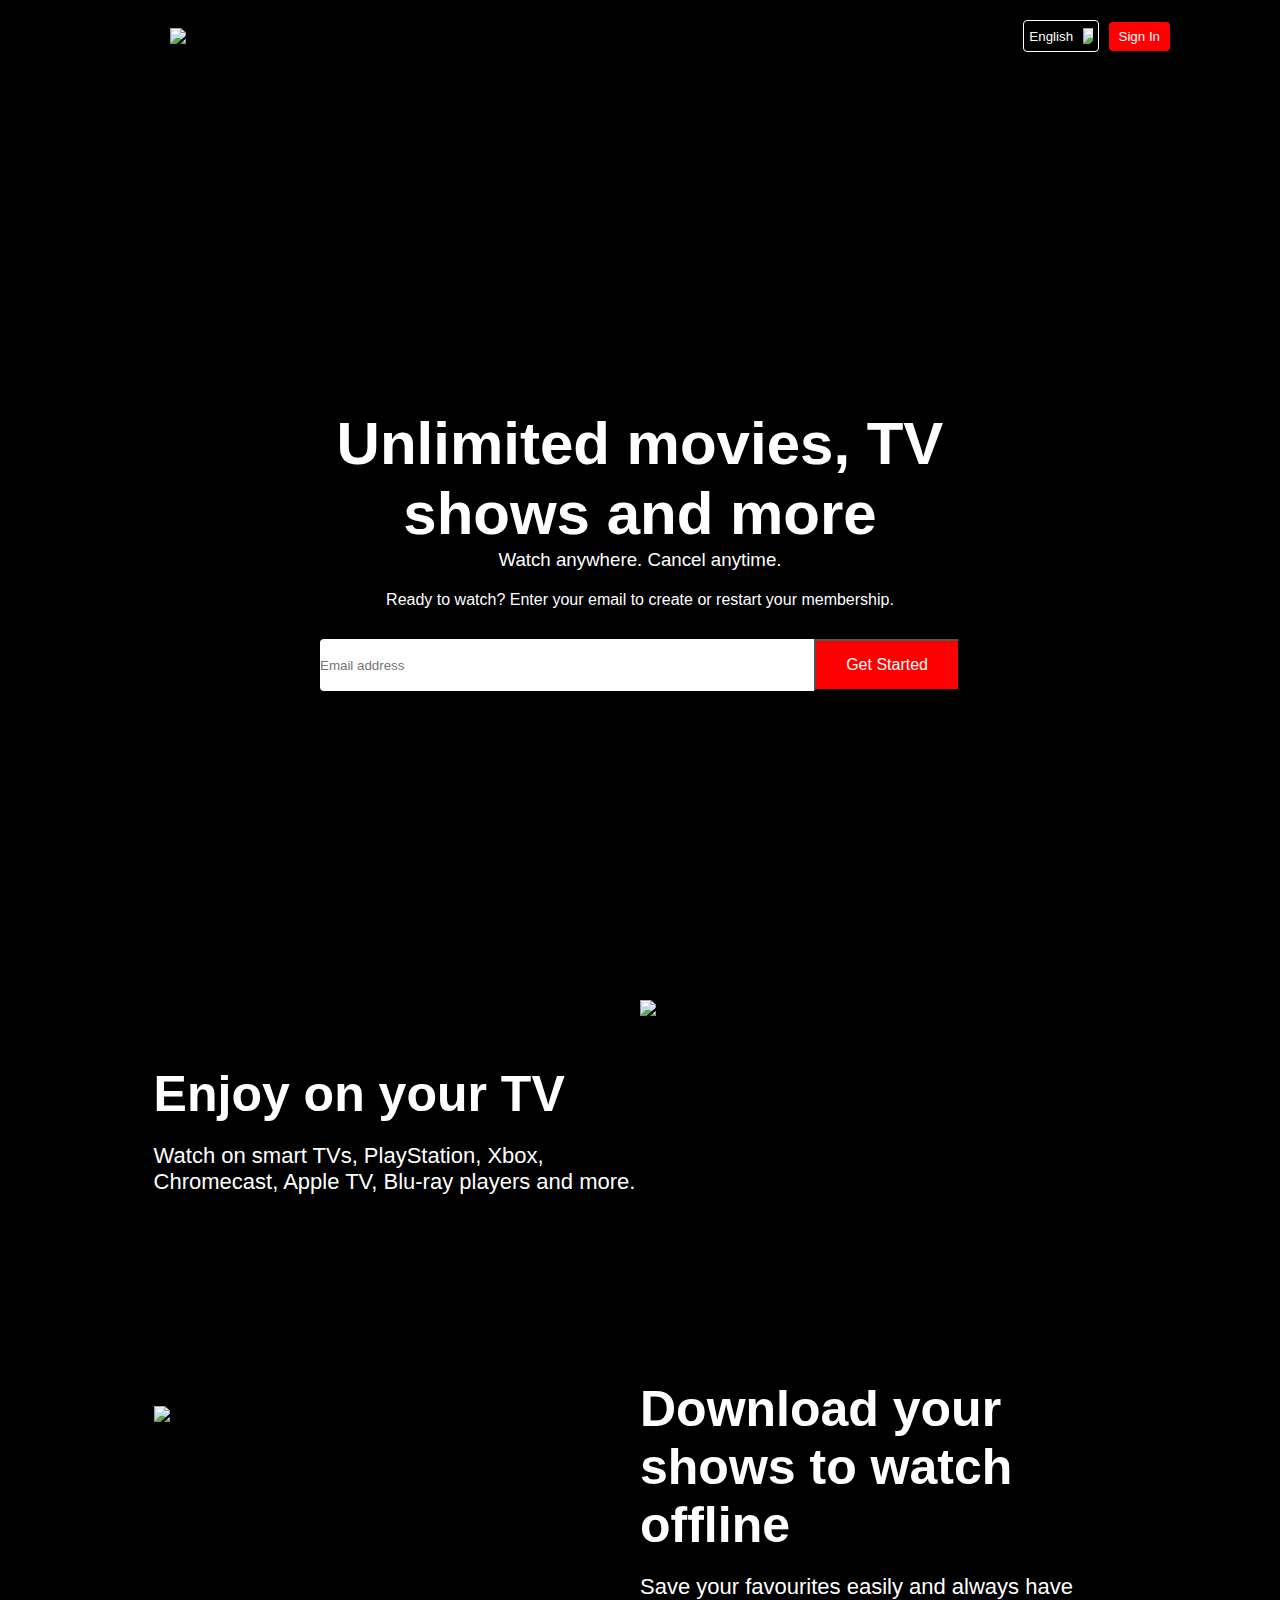
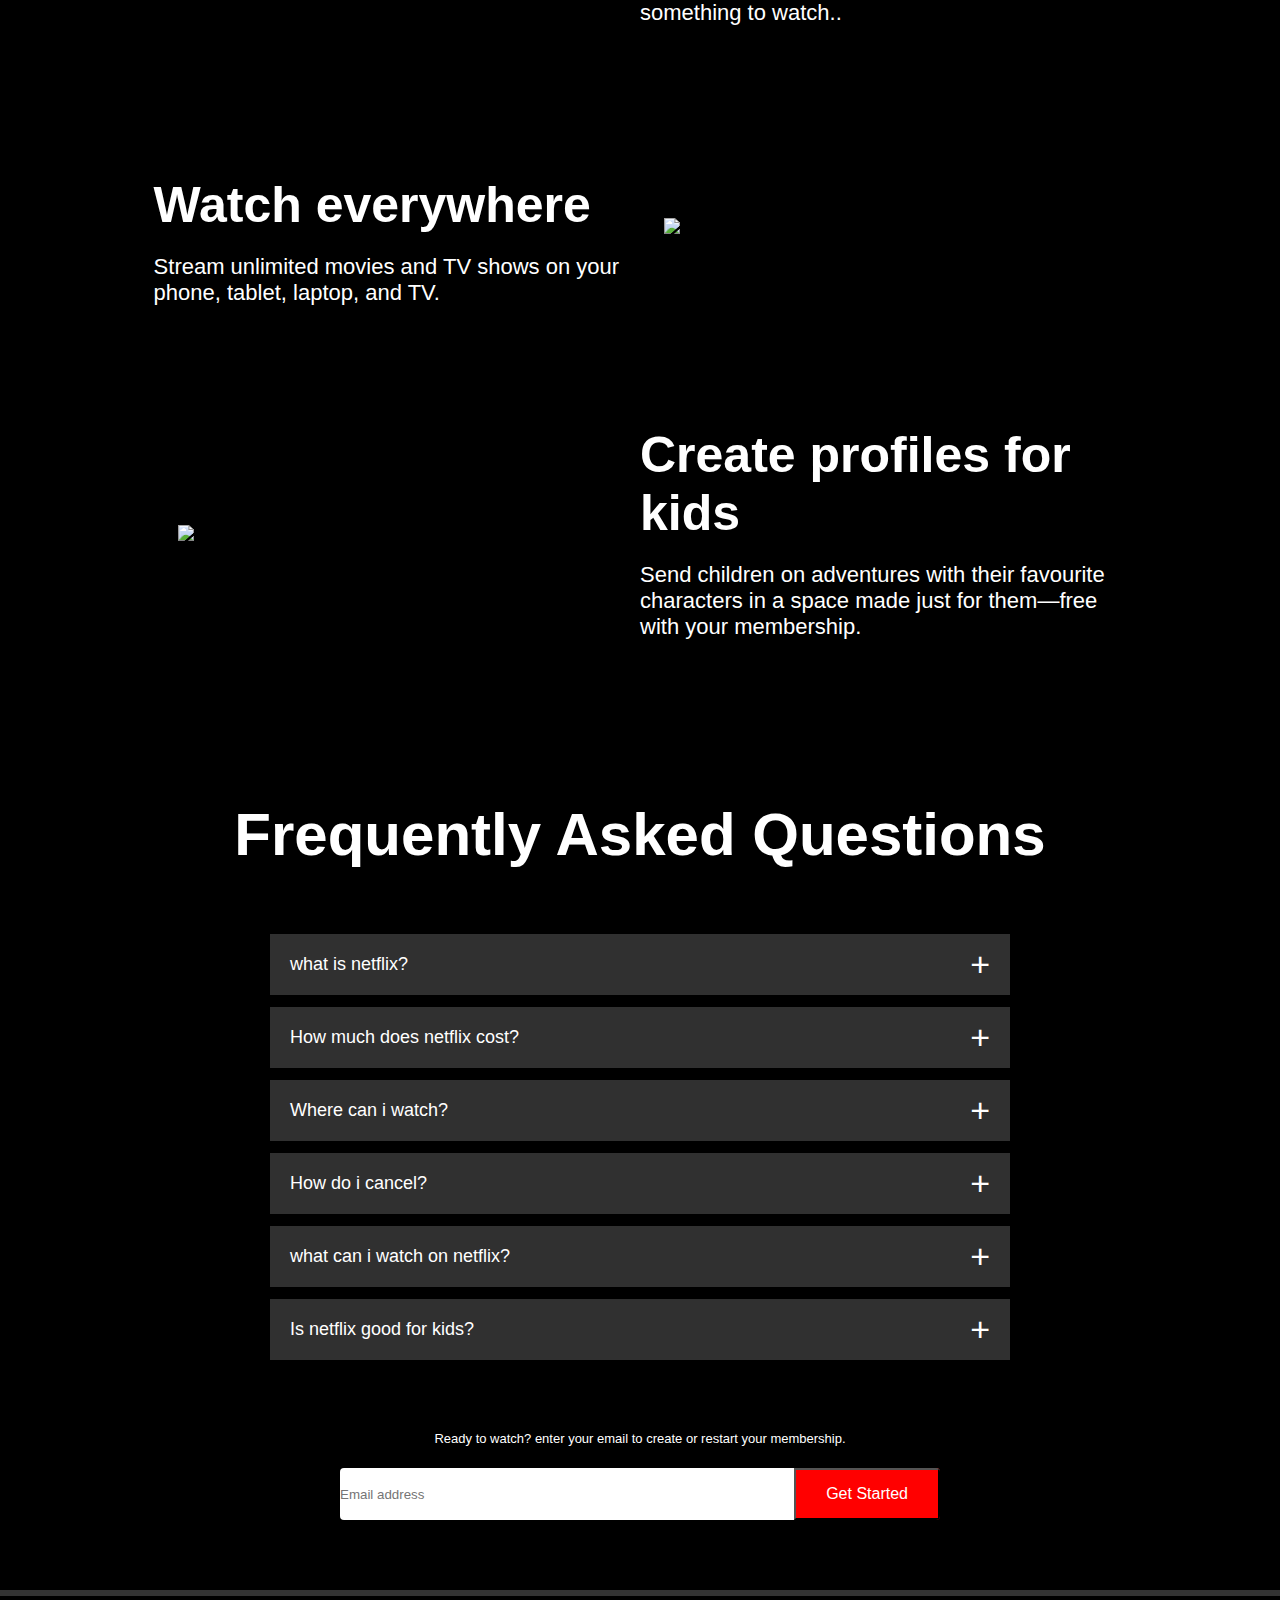
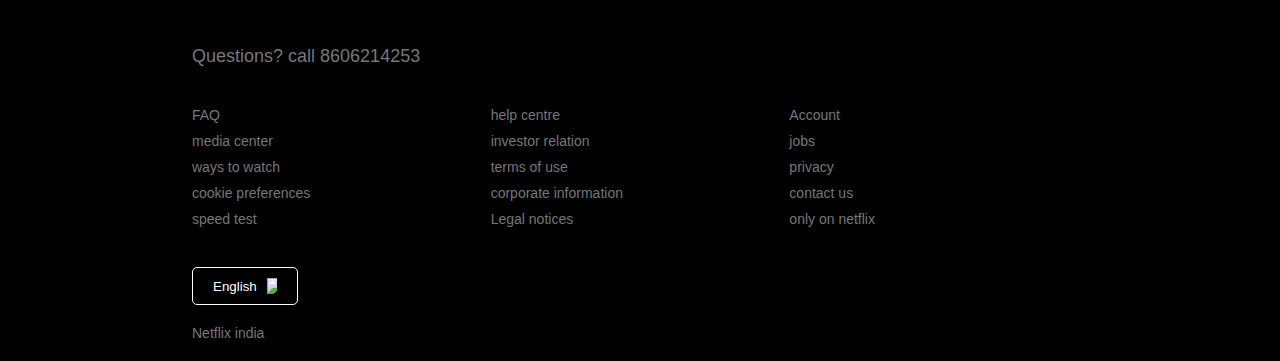
==== index.html @ 6d1fdfa1 "Add files via upload" ====
<!DOCTYPE html>
<html lang="en">
<head>
    <meta charset="UTF-8">
    <meta name="viewport" content="width=device-width, initial-scale=1.0">
    <title>netflix website clone</title>
    <link rel="stylesheet" href="style.css">
</head>
<body>
  <div class="header">
    <nav>
      <img src="pictures/Netflix_2015_logo.svg.png" class="logo">
      <div>
      <button class="language-btn">English <img src="pictures/arrow.png"></button>
      <button>Sign In</button>
      </div>
    </nav>
    <div class="header-content">
    <h1> Unlimited movies, TV shows and more</h1>
    <h3>Watch anywhere. Cancel anytime.</h3>
    <p>Ready to watch? Enter your email to create or restart your membership.</p>
    <form class="email-signup">
      <input type="email" placeholder="Email address" required>
      <button type="submit"> Get Started</button>
    </form>
    </div>
  </div> 



  <div class="features">
    <div class="row ">
      <div class="text-col ">
        <h2>Enjoy on your TV</h2>
        <p>Watch on smart TVs, PlayStation, Xbox, Chromecast, Apple TV, Blu-ray players and more.</p>
      </div>
      <div class="img-col">
        <img src="pictures/tv.png">
        <video autoplay loop muted src="pictures/video-tv-in-0819.m4v"></video> 




        
      </div>
    </div>
    <div class="rowone">
      <div class="img-colone ">
        <img src="pictures/feature page2.png">
        <video autoplay loop muted src="pictures/video jawa.mkv"></video>
  </div>
        <div class="text-colone"> 
        <h2>Download your shows to watch offline</h2>
        <p>Save your favourites easily and always have something to watch..</p>
      </div>
      
        

        
      </div>

    <div class="rowtwo">
      <div class="text-coltwo">
        <h2>Watch everywhere</h2>
        <p>Stream unlimited movies and TV shows on your phone, tablet, laptop, and TV.</p>
      </div>
      <div class="img-coltwo">
        <img src="pictures/mobile-0819.jpg"></video> 




      </div>
    </div>
    <div class="rowthree">
      <div class="img-colthree">
        <img src="pictures/feature3.png">
    </div>
      <div class="text-colthree">
        <h2>Create profiles for kids</h2>
        <p>Send children on adventures with their favourite characters in a space made just for them—free with your membership.

        </p>
      </div>
      

        
      </div>
    </div>

    <div class="faq">
      <h2><b>Frequently Asked Questions</b></h2>
      <ul class="accordion">
        <li>
          <input type="radio" name="accordion" id="first">
          <label for="first">what is netflix?</label>
          <div class="content">
            <p>Netflix is a streaming service that offers a wide variety of award-winning TV shows, movies, anime, documentaries and more – on thousands of internet-connected devices.
              You can watch as much as you want, whenever you want, without a single ad – all for one low monthly price. There's always something new to discover, and new TV shows and movies are added every week!
            </p>
          </div>
        </li>
        
        
        <li>
          <input type="radio" name="accordion" id="second">
          <label for="second">How much does netflix cost?</label>
          <div class="content">
            <p>Watch Netflix on your smartphone, tablet, Smart TV, laptop, or streaming device, all for one fixed monthly fee. Plans range from ₹ 149 to ₹ 649 a month. No extra costs, no contracts.
            </p>
          </div>
        </li>




        <li>
          <input type="radio" name="accordion" id="third">
          <label for="third">Where can i watch?</label>
          <div class="content">
            <p>Watch anywhere, anytime. Sign in with your Netflix account to watch instantly on the web at netflix.com from your personal computer or on any internet-connected device that offers the Netflix app, including smart TVs, smartphones, tablets, streaming media players and game consoles.
              You can also download your favourite shows with the iOS, Android, or Windows 10 app. Use downloads to watch while you're on the go and without an internet connection. Take Netflix with you anywhere.
            </p>
          </div>
        </li>



 <li>
          <input type="radio" name="accordion" id="fourth">
          <label for="fourth">How do i cancel?</label>
          <div class="content">
            <p>
              Netflix is flexible. There are no annoying contracts and no commitments. You can easily cancel your account online in two clicks. There are no cancellation fees – start or stop your account anytime.
            </p>
          </div>
        </li>



        <li>
          <input type="radio" name="accordion" id="fifth">
          <label for="fifth">what can i watch on netflix?</label>
          <div class="content">
            <p>
              Netflix has an extensive library of feature films, documentaries, TV shows, anime, award-winning Netflix originals, and more. Watch as much as you want, anytime you want.
            </p>
          </div>
        </li>



        <li>
          <input type="radio" name="accordion" id="sixth">
          <label for="sixth">Is netflix good for kids?</label>
          <div class="content">
            <p>
              The Netflix Kids experience is included in your membership to give parents control while kids enjoy family-friendly TV shows and films in their own space.
              Kids profiles come with PIN-protected parental controls that let you restrict the maturity rating of content kids can watch and block specific titles you don’t want kids to see.
            </p>
          </div>
        </li>
      </ul>
      <small>Ready to watch? enter your email to create or restart your membership.</small>
      <form class="email-signup">
        <input type="email" placeholder="Email address" required>
        <button type="submit"> Get Started</button>
      </form>
    </div>

    <div class="footer">
      <h2>Questions? call 8606214253</h2>

      <div class="row">
        <div class="col">
        <a href="#">FAQ</a>
        <a href="#">media center</a>
        <a href="#">ways to watch</a>
        <a href="#">cookie preferences</a>
        <a href="#">speed test</a>
        </div>

        <div class="col">
          <a href="#">help centre</a>
          <a href="#">investor relation</a>
          <a href="#">terms of use</a>
          <a href="#">corporate information</a>
          <a href="#">Legal notices</a>
          </div>
          <div class="col">
            <a href="#">Account</a>
            <a href="#">jobs</a>
            <a href="#">privacy</a>
            <a href="#">contact us</a>
            <a href="#">only on netflix</a>
            </div>
      </div>
      <button class="language-btn">English<img src="pictures/arrow.png"></button>
      <p class="copyright-txt">Netflix india</p>
    </div>
</body>
</html>
---- style.css ----
*{
    margin: 0;
    padding: 0;
    font-family: 'poppins',sans-serif;
    box-sizing: border-box;
}
body{
    background: black;
    color: white;
}
.header{
    width: 100%;
    height: 100vh;
    background-image: linear-gradient(rgba(0,0,0,0.7),rgba(0,0,0,0.7)),url(pictures/header\ image.jpg);
    background-size: cover;
    background-position: center;
    padding: 10px  ;
    position: relative;
}

.logo{
width: 150px;
cursor: pointer;
margin-left: 60px;
}

nav{
display: flex;
align-items: center;
justify-content: space-between;
padding: 10px 100px;
}

nav button{
    border: 0;
    outline: 0;
    background: red;
    color: white;
    padding: 7px 10px;
    border-radius: 4px;
    margin-left: 5px;
    cursor: pointer;
}
.language-btn{
    display: inline-flex;
    align-items: center;
    background:transparent;
    border: 1px solid white;
    padding: 7px 5px;
}
.language-btn img{
    width: 10px;
    margin-left: 10px;

}
.header-content{
    position: absolute;
    top: 50%;
    left: 50%;
    transform: translate(-50%,-50%);
    text-align: center;
    margin-top: 100px;
}
.header-content h1{
    font-size: 60px;
    line-height: 70px;
    font-weight: 600;
    max-width: 650px;
}
.header-content h3{
    font-weight: 400;
    margin-bottom: 20px;

}
.email-signup{
background: black;
opacity: 0.;
border-radius: 4px;
display: flex;
margin-top: 30px;
overflow: hidden;
}
.email-signup input{
    flex: 1;
    border: 0;
    margin-right: 15;
    transition: opacity 1s;
}
.email-signup button{
    background: red;
    color: white;
    font-size: 16px;
    cursor: pointer;
    padding: 15px 30px;
}
.email-signup button:hover{
    opacity: 0.4;

}
/*.......features......*/
.features{
    padding: 50px 12%;
    font-size: 22px;
    position: relative;
}
.row{
    display: flex;
    width: 100%;
    align-items: center;
    flex-wrap: wrap;
    padding: 50px 0;
}
.text-col{
    flex-basis: 50%;
    margin-bottom: 20px;

}
.img-col{
    position: relative;
    flex-basis: 50%;
    margin-bottom: 50px;

}
.img-col video{
    position: relative;
    display: block;
    width: 65%;
    margin-top: 80px;
    margin-left:67px ;
    z-index: -1;

}
.img-col img{
    position: absolute;
    display: block;
    width: 90%;
    margin:auto;
    object-fit: cover;
}
.features h2{
    font-size: 50px;
    font-weight: 600;
    margin-bottom: 20px;
}





.rowone{
    display: flex;
    width: 100%;
    align-items: center;
    flex-wrap: wrap;
    padding: 50px 0;
}
.text-colone{
    flex-basis: 50%;
    margin-bottom: 50px;

}
.img-colone{
    position: relative;
    flex-basis: 50%;
    margin-bottom: 50px;

}
.img-colone video{
    position: relative;
    display: block;
    width: 50%;
    margin-top: 45px;
    margin-left:95px ;
    z-index: -1;

}
.img-colone img {
    position: absolute;
    display: block;
    width: 90%;
    margin:auto;
    object-fit: cover;
}





.rowtwo{
    display: flex;
    width: 100%;
    align-items: center;
    flex-wrap: wrap;
    padding: 50px 0;
}
.text-coltwo{
    flex-basis: 50%;
    margin-bottom: 20px;

}
.img-coltwo{
    flex-basis: 50%;
    margin-bottom: 50px;

}

.img-coltwo img{
    display: block;
    width: 90%;
    margin:auto;
    object-fit: cover;
}






.rowthree{
    display: flex;
    width: 100%;
    align-items: center;
    flex-wrap: wrap;
    padding: 50px 0;
}
.text-colthree{
    flex-basis: 50%;
    margin-bottom: 50px;

}
.img-colthree{
    flex-basis: 50%;
    margin-bottom: 50px;

}

.img-colthree img{
    display: block;
    width: 90%;
    margin:auto;
    object-fit: cover;
}


/*...................*/
.faq{
padding:10px 12%;
text-align: center;
font-size: 18px;
}
.faq h2{
    font-weight: 500;
    font-size: 60px;
}

.accordion{
    margin: 60px auto;
    width: 100%;
    max-width: 750px;
}

.accordion li{
    list-style: none;
    width: 100%;
    padding: 5px;
}

.accordion li label{
    display: flex;
    align-items: center;
    padding: 20px;
    font-size: 18px;
    font-weight: 500;
    background: #303030;
    margin-bottom: 2px;
    position: relative;
    cursor: pointer;
}

label::after{
    content: '+';
    font-size: 34px;
    position: absolute;
    right: 20px;
    transition: transform 0.5s;
}

input[type="radio"]{
    display: none;
}

.accordion .content{
    background: #303030;
    text-align: left;
    padding:0 20px;
    max-height: 0;
    overflow: hidden;
    transition: max-height 0.5s,padding 0.5s;
}

.accordion input[type="radio"]:checked + label +.content{
    max-height: 600px;
    padding: 30px 20px;
}

.accordion input[type="radio"]:checked + label::after{
    transform: rotate(135deg);
}


.faq .email-signup{
    max-width: 600px;
    margin: 20px auto 60px;
}


.faq small{
font-size:13px;
}

/*....................footer......*/
.footer{
    padding: 50px 15% 10px;
    border-top:6px solid #333;
    color: #777;
}

.footer h2{
    font-size: 18px;
    font-weight: 400;
    margin-bottom: 30px;
}

.footer .col{
    flex-basis: 25%;
    flex-grow: 1;
    margin-bottom: 20px;

}

.footer .col a{
    display: block;
    text-decoration: none;
    color: #777;
    font-size: 14px;
    margin-bottom: 10px;
}

.footer .row{
    align-items: flex-start;
    padding: 10px 0;
}

.footer .language-btn{
    color: white;
    padding: 10px 20px;
    border-radius: 5px;
}

.copyright-txt{
    font-size: 14px;
    margin-top: 20px;
    margin-bottom: 10px;
}
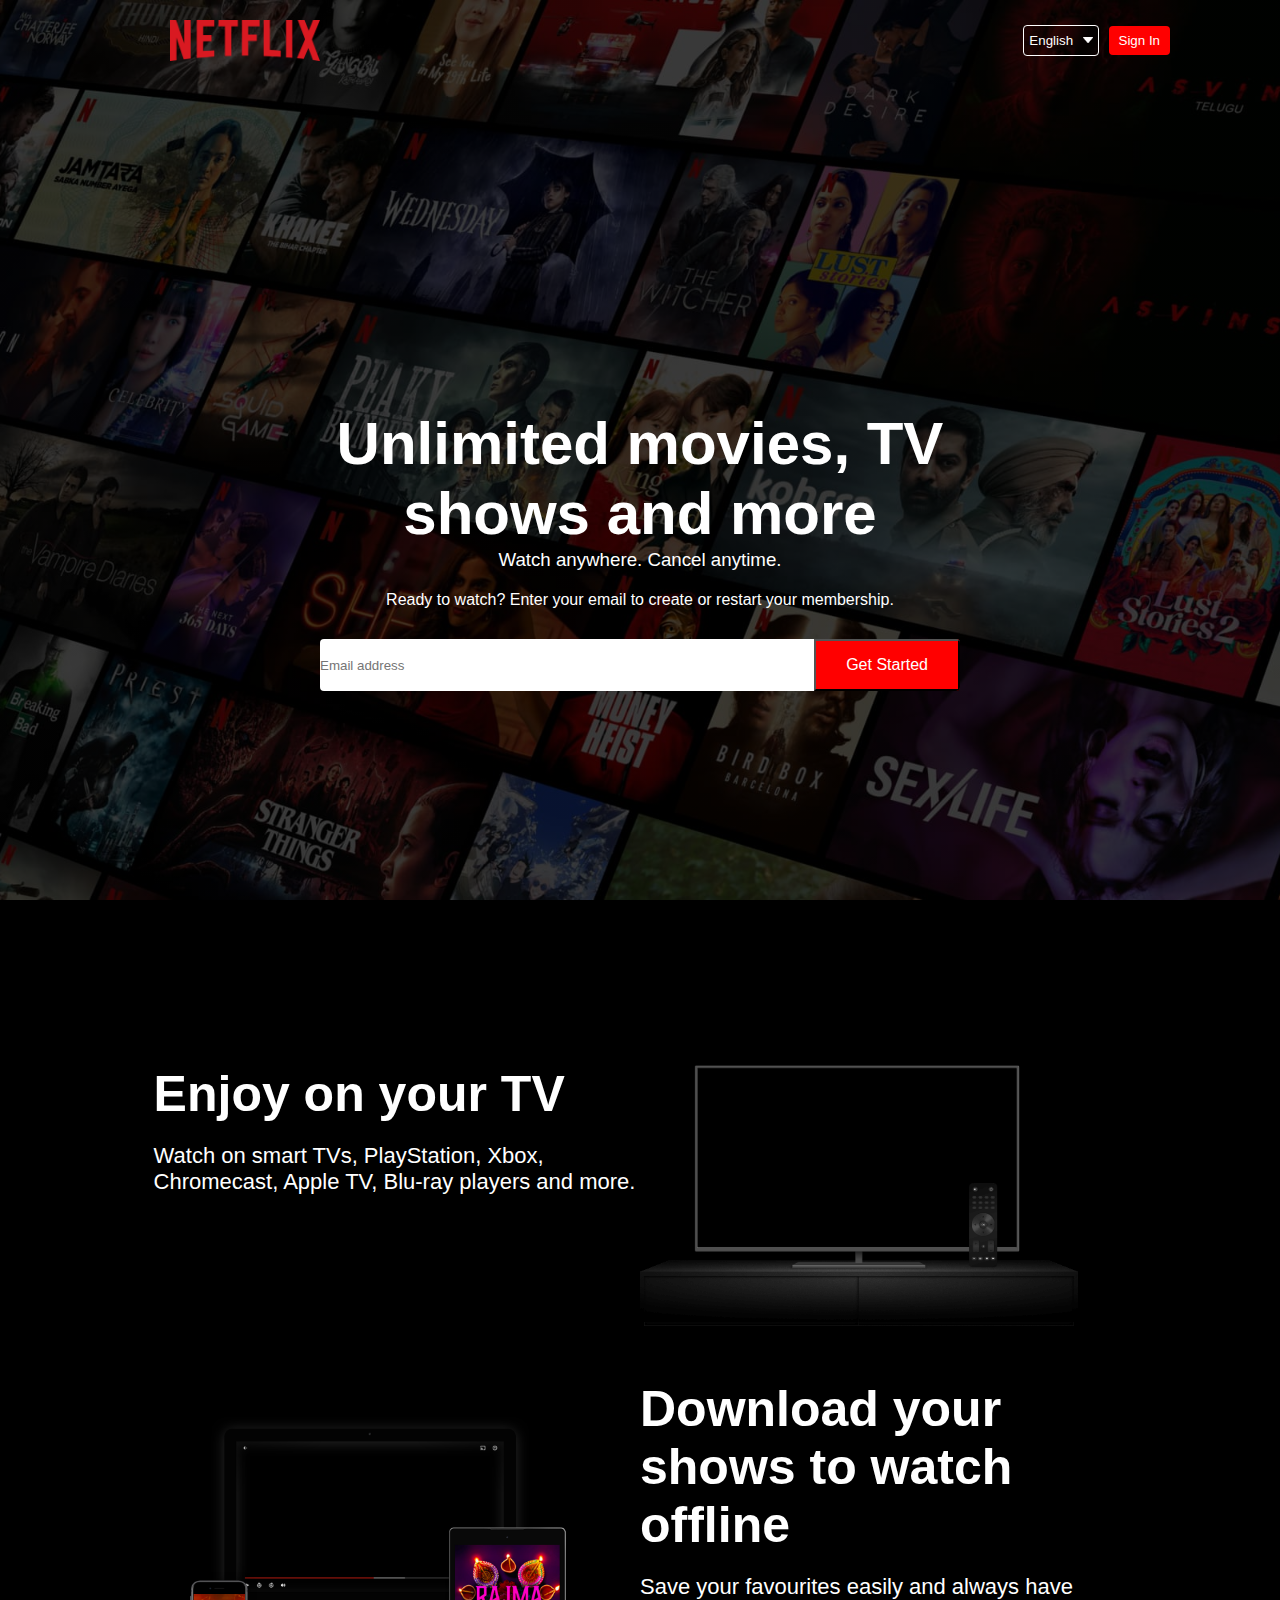
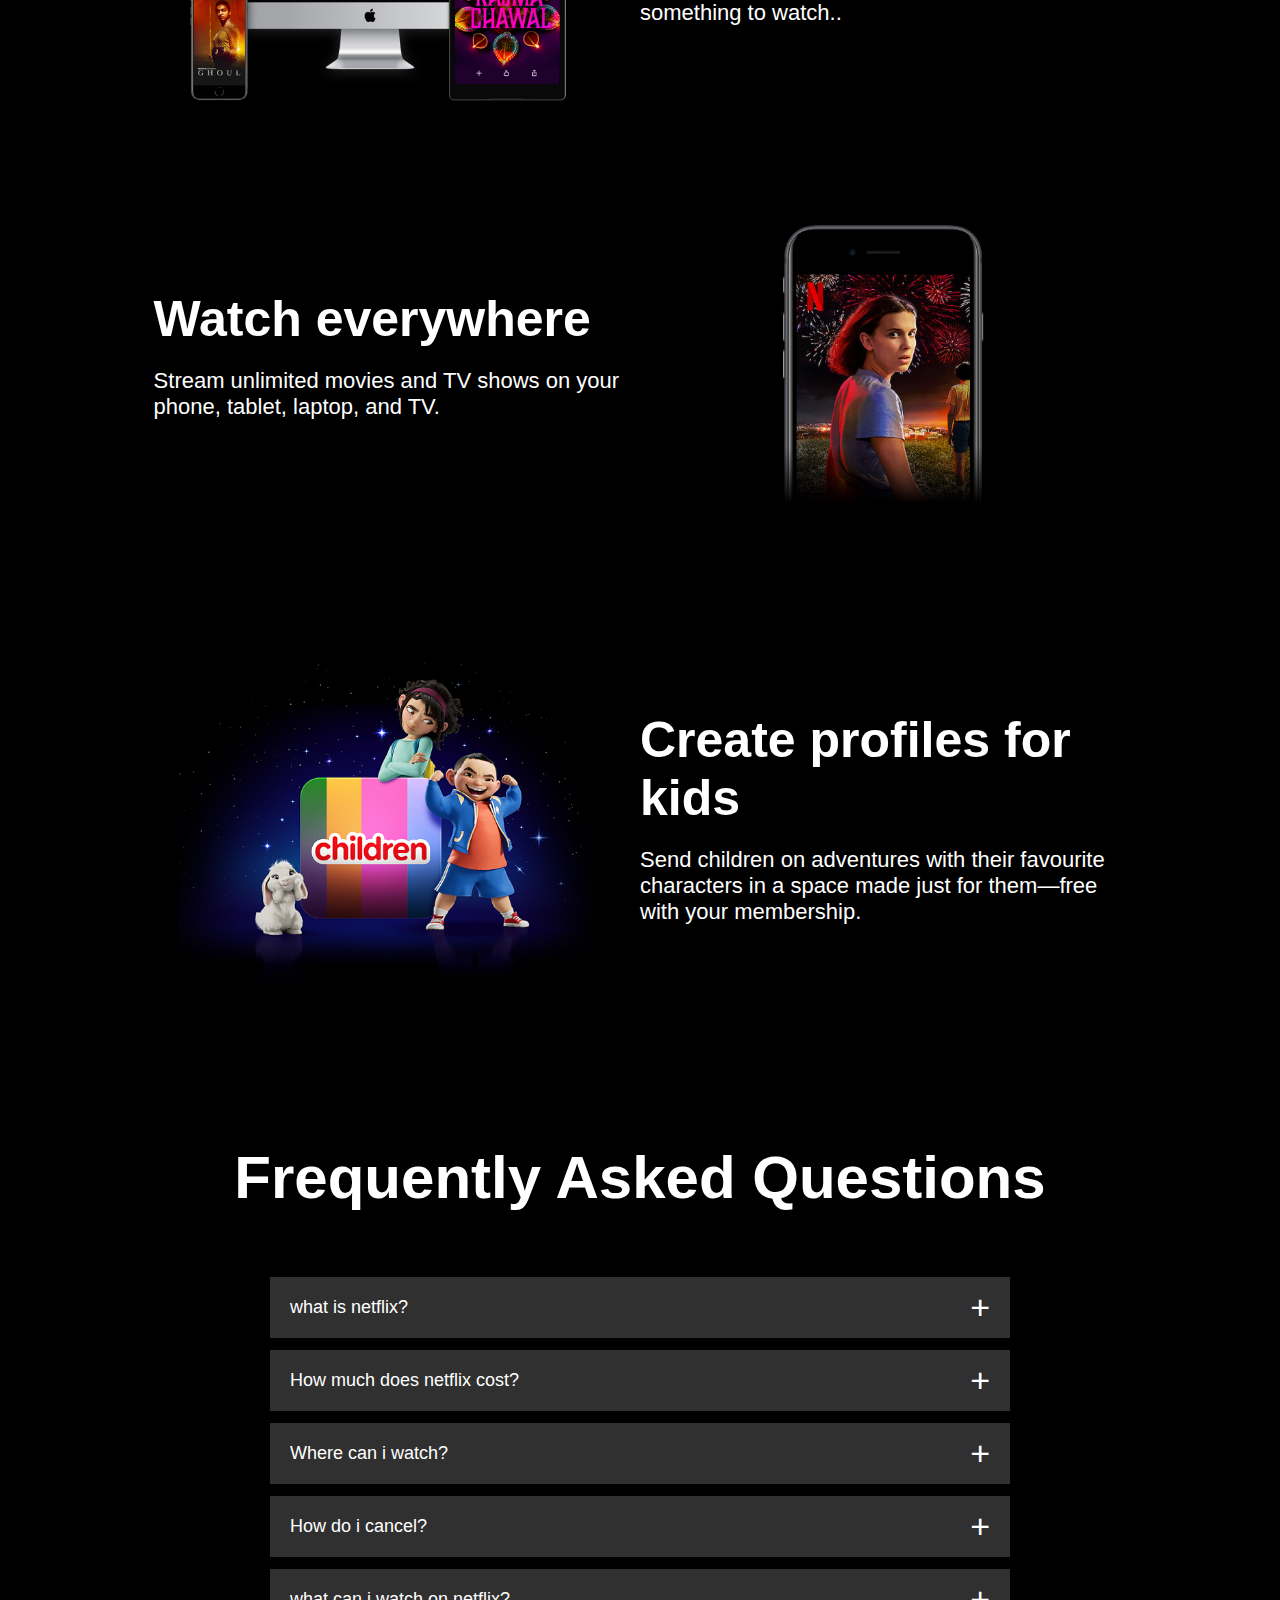
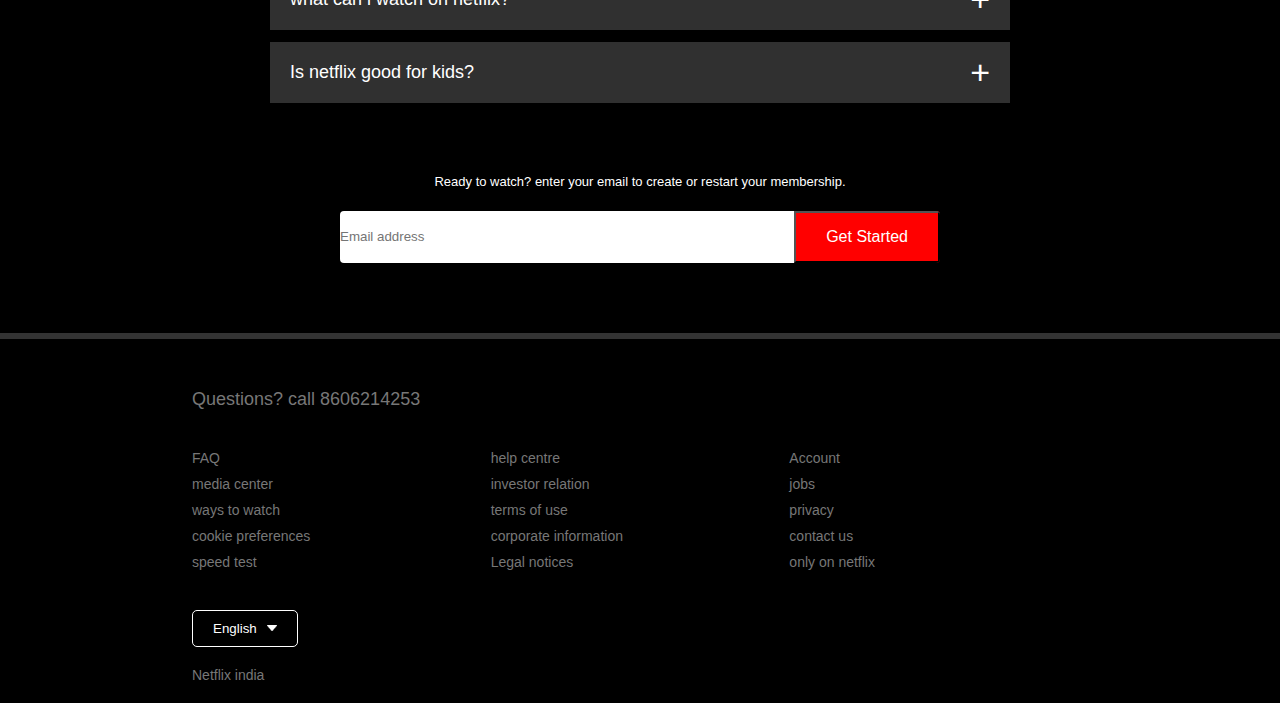
==== commit e6bd0405: "Add files via upload" ====
--- a/index.html
+++ b/index.html
@@ -36,7 +36,7 @@
       </div>
       <div class="img-col">
         <img src="pictures/tv.png">
-        <video autoplay loop muted src="pictures/video-tv-in-0819.m4v"></video> 
+        <video autoplay loop muted src="pictures/video-tv.m4v"></video> 
 
 
 
@@ -47,7 +47,7 @@
     <div class="rowone">
       <div class="img-colone ">
         <img src="pictures/feature page2.png">
-        <video autoplay loop muted src="pictures/video jawa.mkv"></video>
+        <video autoplay loop muted src="pictures/video jawan.mp4"></video>
   </div>
         <div class="text-colone"> 
         <h2>Download your shows to watch offline</h2>
